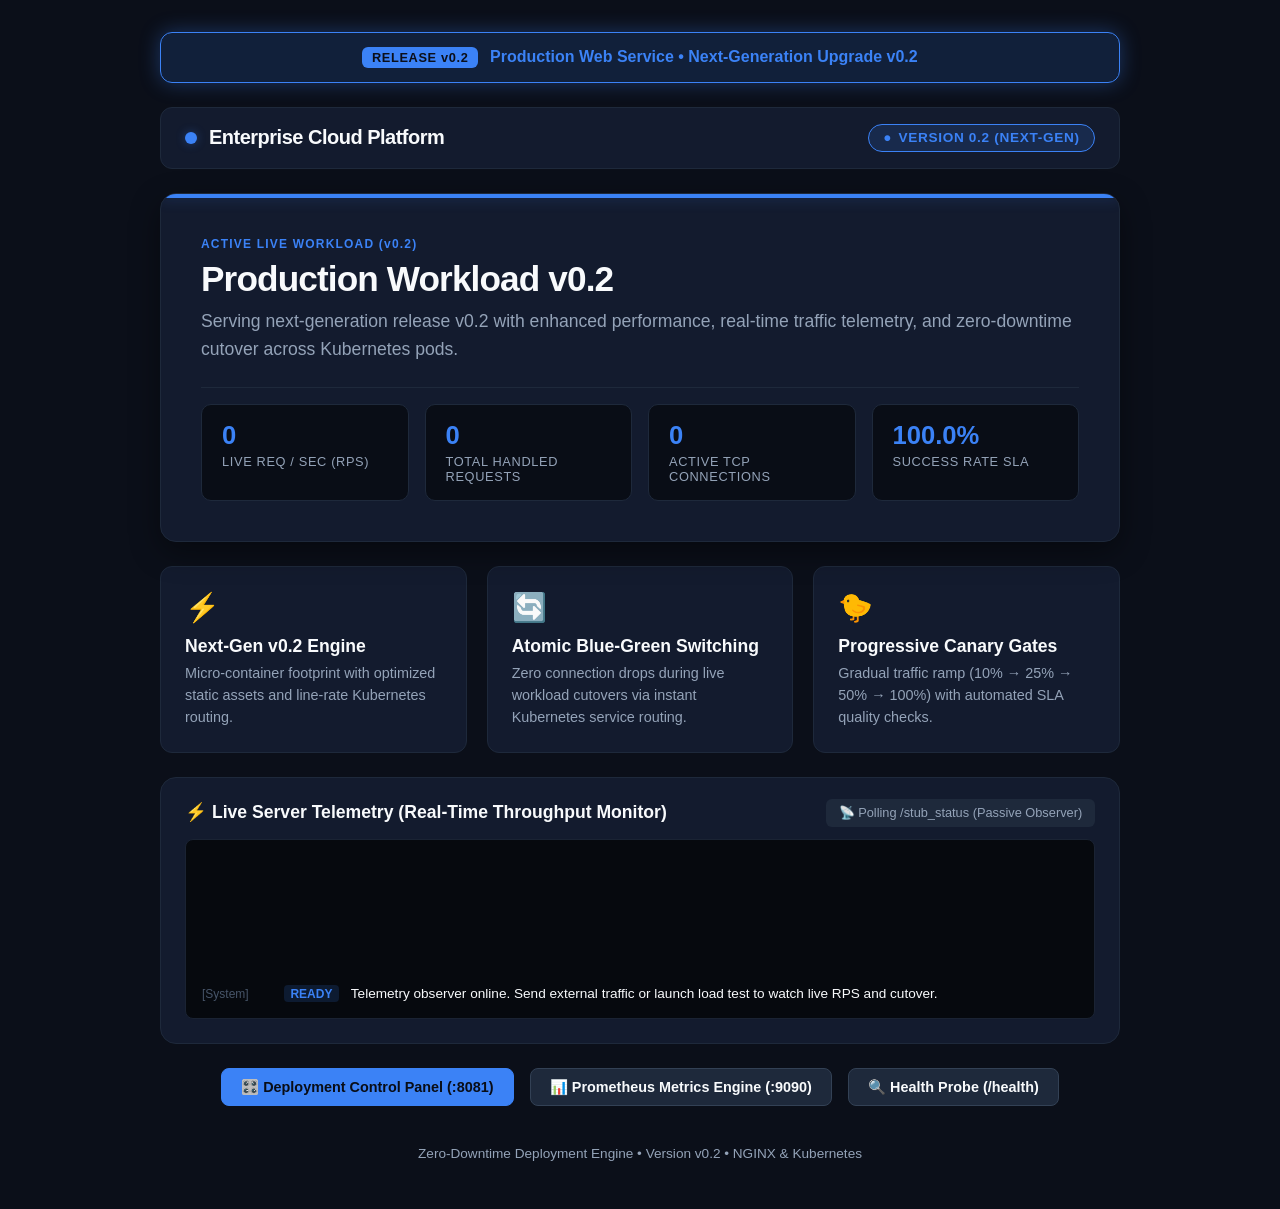
==== app/index.html @ 37e2873d "feat(release): deploy next-generation production release v0.2" ====
<!DOCTYPE html>
<html lang="en">
<head>
  <meta charset="UTF-8">
  <meta name="viewport" content="width=device-width, initial-scale=1.0">
  <title>Production Web Service • v0.2</title>
  <link rel="stylesheet" href="styles.css">
</head>
<body>
  <div class="container">
    <!-- Top Version Release Announcement Banner -->
    <div class="version-banner">
      <span class="badge-tag">RELEASE v0.2</span>
      <span class="banner-text">Production Web Service • Next-Generation Upgrade v0.2</span>
    </div>

    <!-- Navigation Bar -->
    <nav class="navbar">
      <div class="logo">
        <div class="status-dot"></div>
        <span>Enterprise Cloud Platform</span>
      </div>
      <div class="version-pill">
        <span>●</span>
        <span>Version 0.2 (Next-Gen)</span>
      </div>
    </nav>

    <!-- Main Hero Card -->
    <section class="hero-card">
      <div class="hero-header">
        <div class="badge-active">ACTIVE LIVE WORKLOAD (v0.2)</div>
        <h1>Production Workload v0.2</h1>
        <p>
          Serving next-generation release v0.2 with enhanced performance, real-time traffic telemetry, and zero-downtime cutover across Kubernetes pods.
        </p>
      </div>

      <!-- Real-Time Metrics Row (Populated from Live Server Telemetry) -->
      <div class="stats-row">
        <div class="stat-box">
          <div class="stat-num" id="liveRps">0</div>
          <div class="stat-lbl">Live Req / Sec (RPS)</div>
        </div>
        <div class="stat-box">
          <div class="stat-num" id="totalHandled">0</div>
          <div class="stat-lbl">Total Handled Requests</div>
        </div>
        <div class="stat-box">
          <div class="stat-num" id="activeConns">0</div>
          <div class="stat-lbl">Active TCP Connections</div>
        </div>
        <div class="stat-box">
          <div class="stat-num" style="color: var(--primary-color);">100.0%</div>
          <div class="stat-lbl">Success Rate SLA</div>
        </div>
      </div>
    </section>

    <!-- Core Architecture Capabilities -->
    <section class="features-grid">
      <div class="feature-card">
        <div class="feature-icon">⚡</div>
        <div class="feature-title">Next-Gen v0.2 Engine</div>
        <div class="feature-desc">Micro-container footprint with optimized static assets and line-rate Kubernetes routing.</div>
      </div>
      <div class="feature-card">
        <div class="feature-icon">🔄</div>
        <div class="feature-title">Atomic Blue-Green Switching</div>
        <div class="feature-desc">Zero connection drops during live workload cutovers via instant Kubernetes service routing.</div>
      </div>
      <div class="feature-card">
        <div class="feature-icon">🐤</div>
        <div class="feature-title">Progressive Canary Gates</div>
        <div class="feature-desc">Gradual traffic ramp (10% → 25% → 50% → 100%) with automated SLA quality checks.</div>
      </div>
    </section>

    <!-- Real-Time Server Telemetry Terminal (Driven by Real External Load) -->
    <section class="stream-box">
      <div class="stream-top">
        <div class="stream-title">
          <span>⚡ Live Server Telemetry (Real-Time Throughput Monitor)</span>
        </div>
        <div class="stream-controls">
          <span style="font-size:0.8rem; color:var(--text-muted); padding:0.4rem 0.8rem; background:#1e293b; border-radius:6px;">
            📡 Polling /stub_status (Passive Observer)
          </span>
        </div>
      </div>
      <div class="terminal" id="terminal">
        <div class="log-entry">
          <span class="log-time">[System]</span>
          <span class="badge-200">READY</span>
          <span>Telemetry observer online. Send external traffic or launch load test to watch live RPS and cutover.</span>
        </div>
      </div>
    </section>

    <!-- System Links -->
    <section class="links-box">
      <a href="http://13.235.77.90:8081" target="_blank" class="nav-link-btn primary-btn">🎛️ Deployment Control Panel (:8081)</a>
      <a href="http://13.235.77.90:9090" target="_blank" class="nav-link-btn">📊 Prometheus Metrics Engine (:9090)</a>
      <a href="/health" target="_blank" class="nav-link-btn">🔍 Health Probe (/health)</a>
    </section>

    <footer>
      Zero-Downtime Deployment Engine • Version v0.2 • NGINX & Kubernetes
    </footer>
  </div>

  <script>
    let prevRequests = null;
    let prevTime = null;

    async function pollTelemetry() {
      try {
        const res = await fetch('/stub_status');
        if (!res.ok) return;
        const text = await res.text();
        
        const activeMatch = text.match(/Active connections:\s+(\d+)/);
        const reqMatch = text.match(/\s+\d+\s+\d+\s+(\d+)/);

        const activeConns = activeMatch ? parseInt(activeMatch[1], 10) : 0;
        const totalReqs = reqMatch ? parseInt(reqMatch[1], 10) : 0;

        document.getElementById('activeConns').textContent = activeConns.toLocaleString();
        document.getElementById('totalHandled').textContent = totalReqs.toLocaleString();

        const now = performance.now();
        if (prevRequests !== null && prevTime !== null) {
          const deltaReqs = totalReqs - prevRequests;
          const deltaSecs = (now - prevTime) / 1000;
          const rps = deltaSecs > 0 ? Math.max(0, Math.round(deltaReqs / deltaSecs)) : 0;
          document.getElementById('liveRps').textContent = rps.toLocaleString();

          if (deltaReqs > 0) {
            addTelemetryLog(rps, activeConns, totalReqs);
          }
        }

        prevRequests = totalReqs;
        prevTime = now;
      } catch (e) {
        console.error("Telemetry fetch error:", e);
      }
    }

    function addTelemetryLog(rps, conns, total) {
      const term = document.getElementById('terminal');
      const time = new Date().toLocaleTimeString();
      const line = document.createElement('div');
      line.className = 'log-entry';
      line.innerHTML = `
        <span class="log-time">${time}</span>
        <span class="badge-200">${rps > 500 ? '⚡ HIGH LOAD' : '200 OK'}</span>
        <span>Throughput: <strong>${rps.toLocaleString()} req/s</strong> | Active TCP: <strong>${conns}</strong> | Total Processed: <strong>${total.toLocaleString()}</strong></span>
      `;
      term.insertBefore(line, term.firstChild);
      while (term.children.length > 30) term.removeChild(term.lastChild);
    }

    setInterval(pollTelemetry, 1000);
    pollTelemetry();
  </script>
</body>
</html>
---- app/styles.css ----
:root {
  --bg-color: #0b0f19;
  --card-bg: #131b2e;
  --card-border: #1e293b;
  --primary-color: #3b82f6; /* Electric Royal Blue for v0.2 */
  --primary-glow: rgba(59, 130, 246, 0.35);
  --primary-badge-bg: rgba(59, 130, 246, 0.15);
  --text-main: #f8fafc;
  --text-muted: #94a3b8;
}

* {
  box-sizing: border-box;
  margin: 0;
  padding: 0;
  font-family: -apple-system, BlinkMacSystemFont, 'Segoe UI', Roboto, Helvetica, Arial, sans-serif;
}

body {
  background-color: var(--bg-color);
  color: var(--text-main);
  min-height: 100vh;
  display: flex;
  flex-direction: column;
  align-items: center;
  padding: 2rem 1rem;
}

.container {
  max-width: 960px;
  width: 100%;
  display: flex;
  flex-direction: column;
  gap: 1.5rem;
}

.version-banner {
  display: flex;
  align-items: center;
  justify-content: center;
  gap: 0.75rem;
  padding: 0.85rem 1.5rem;
  background: var(--primary-badge-bg);
  border: 1px solid var(--primary-color);
  border-radius: 12px;
  box-shadow: 0 0 20px var(--primary-glow);
  font-weight: 700;
  font-size: 1rem;
}

.badge-tag {
  background: var(--primary-color);
  color: #0b0f19;
  padding: 0.2rem 0.6rem;
  border-radius: 6px;
  font-weight: 800;
  font-size: 0.8rem;
  letter-spacing: 0.05em;
}

.banner-text {
  color: var(--primary-color);
}

.navbar {
  display: flex;
  justify-content: space-between;
  align-items: center;
  padding: 1rem 1.5rem;
  background: var(--card-bg);
  border: 1px solid var(--card-border);
  border-radius: 12px;
}

.logo {
  display: flex;
  align-items: center;
  gap: 0.75rem;
  font-weight: 700;
  font-size: 1.25rem;
  letter-spacing: -0.025em;
}

.status-dot {
  width: 12px;
  height: 12px;
  border-radius: 50%;
  background-color: var(--primary-color);
  box-shadow: 0 0 10px var(--primary-glow);
  animation: pulse 2s infinite;
}

@keyframes pulse {
  0%, 100% { opacity: 1; transform: scale(1); }
  50% { opacity: 0.5; transform: scale(1.15); }
}

.version-pill {
  display: inline-flex;
  align-items: center;
  gap: 0.4rem;
  background: var(--primary-badge-bg);
  color: var(--primary-color);
  border: 1px solid var(--primary-color);
  padding: 0.35rem 0.9rem;
  border-radius: 9999px;
  font-weight: 700;
  font-size: 0.85rem;
  letter-spacing: 0.05em;
  text-transform: uppercase;
}

.hero-card {
  background: var(--card-bg);
  border: 1px solid var(--card-border);
  border-radius: 16px;
  padding: 2.5rem;
  position: relative;
  overflow: hidden;
  box-shadow: 0 10px 30px rgba(0, 0, 0, 0.4);
  display: flex;
  flex-direction: column;
  gap: 1.5rem;
}

.hero-card::before {
  content: '';
  position: absolute;
  top: 0;
  left: 0;
  right: 0;
  height: 4px;
  background: var(--primary-color);
  box-shadow: 0 0 14px var(--primary-glow);
}

.badge-active {
  display: inline-block;
  font-size: 0.75rem;
  font-weight: 800;
  letter-spacing: 0.1em;
  color: var(--primary-color);
  margin-bottom: 0.5rem;
}

.hero-header h1 {
  font-size: 2.2rem;
  font-weight: 800;
  margin-bottom: 0.5rem;
  letter-spacing: -0.025em;
}

.hero-header p {
  color: var(--text-muted);
  font-size: 1.1rem;
  line-height: 1.6;
}

.stats-row {
  display: grid;
  grid-template-columns: repeat(auto-fit, minmax(180px, 1fr));
  gap: 1rem;
  padding-top: 1rem;
  border-top: 1px solid var(--card-border);
}

.stat-box {
  background: #090d16;
  border: 1px solid var(--card-border);
  border-radius: 10px;
  padding: 1rem 1.25rem;
}

.stat-num {
  font-size: 1.6rem;
  font-weight: 800;
  color: var(--primary-color);
  margin-bottom: 0.25rem;
}

.stat-lbl {
  font-size: 0.8rem;
  text-transform: uppercase;
  letter-spacing: 0.05em;
  color: var(--text-muted);
}

.features-grid {
  display: grid;
  grid-template-columns: repeat(auto-fit, minmax(280px, 1fr));
  gap: 1.25rem;
}

.feature-card {
  background: var(--card-bg);
  border: 1px solid var(--card-border);
  border-radius: 12px;
  padding: 1.5rem;
  transition: transform 0.2s ease, border-color 0.2s ease;
}

.feature-card:hover {
  transform: translateY(-2px);
  border-color: var(--primary-color);
}

.feature-icon {
  font-size: 1.75rem;
  margin-bottom: 0.75rem;
}

.feature-title {
  font-size: 1.1rem;
  font-weight: 700;
  color: var(--text-main);
  margin-bottom: 0.4rem;
}

.feature-desc {
  font-size: 0.9rem;
  color: var(--text-muted);
  line-height: 1.5;
}

/* Live Traffic Stream Box */
.stream-box {
  background: var(--card-bg);
  border: 1px solid var(--card-border);
  border-radius: 16px;
  padding: 1.5rem;
  display: flex;
  flex-direction: column;
  gap: 1rem;
}

.stream-top {
  display: flex;
  justify-content: space-between;
  align-items: center;
  flex-wrap: wrap;
  gap: 0.75rem;
}

.stream-title {
  font-weight: 700;
  font-size: 1.1rem;
  display: flex;
  align-items: center;
  gap: 0.5rem;
}

.terminal {
  background: #06090e;
  border: 1px solid #1a2333;
  border-radius: 8px;
  padding: 1rem;
  font-family: 'Courier New', Courier, monospace;
  font-size: 0.85rem;
  height: 180px;
  overflow-y: auto;
  display: flex;
  flex-direction: column-reverse;
  gap: 0.35rem;
}

.log-entry {
  display: flex;
  align-items: center;
  gap: 0.75rem;
}

.log-time {
  color: #475569;
  font-size: 0.75rem;
  min-width: 70px;
}

.badge-200 {
  background: var(--primary-badge-bg);
  color: var(--primary-color);
  padding: 0.1rem 0.4rem;
  border-radius: 4px;
  font-weight: bold;
  font-size: 0.75rem;
}

.links-box {
  display: flex;
  justify-content: center;
  gap: 1rem;
  flex-wrap: wrap;
}

.nav-link-btn {
  text-decoration: none;
  background: #1e293b;
  color: #f8fafc;
  border: 1px solid #334155;
  padding: 0.6rem 1.2rem;
  border-radius: 8px;
  font-weight: 600;
  font-size: 0.9rem;
  transition: all 0.2s;
}

.nav-link-btn:hover {
  background: #334155;
  transform: translateY(-1px);
}

.nav-link-btn.primary-btn {
  background: var(--primary-color);
  color: #090d16;
  border-color: var(--primary-color);
}

footer {
  text-align: center;
  color: var(--text-muted);
  font-size: 0.85rem;
  padding: 1rem 0;
}
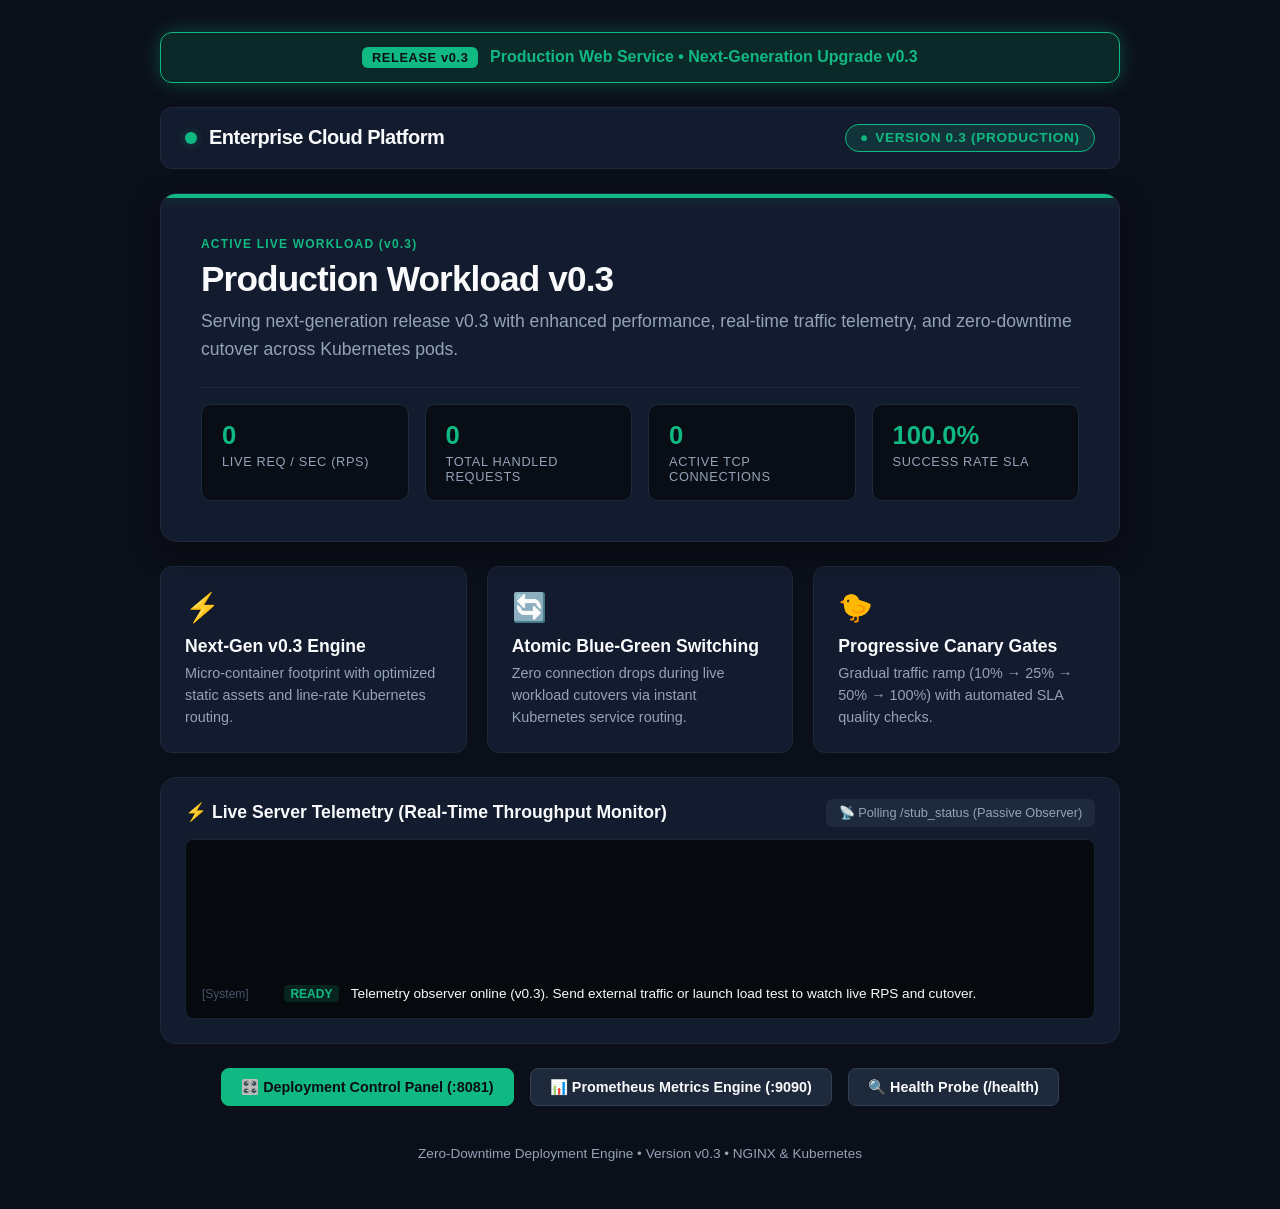
==== commit 8d5f5b51: "feat(ui): update main UI to v0.3" ====
--- a/app/index.html
+++ b/app/index.html
@@ -3,15 +3,15 @@
 <head>
   <meta charset="UTF-8">
   <meta name="viewport" content="width=device-width, initial-scale=1.0">
-  <title>Production Web Service • v0.2</title>
+  <title>Production Web Service • v0.3</title>
   <link rel="stylesheet" href="styles.css">
 </head>
 <body>
   <div class="container">
     <!-- Top Version Release Announcement Banner -->
     <div class="version-banner">
-      <span class="badge-tag">RELEASE v0.2</span>
-      <span class="banner-text">Production Web Service • Next-Generation Upgrade v0.2</span>
+      <span class="badge-tag">RELEASE v0.3</span>
+      <span class="banner-text">Production Web Service • Next-Generation Upgrade v0.3</span>
     </div>
 
     <!-- Navigation Bar -->
@@ -22,17 +22,17 @@
       </div>
       <div class="version-pill">
         <span>●</span>
-        <span>Version 0.2 (Next-Gen)</span>
+        <span>Version 0.3 (Production)</span>
       </div>
     </nav>
 
     <!-- Main Hero Card -->
     <section class="hero-card">
       <div class="hero-header">
-        <div class="badge-active">ACTIVE LIVE WORKLOAD (v0.2)</div>
-        <h1>Production Workload v0.2</h1>
+        <div class="badge-active">ACTIVE LIVE WORKLOAD (v0.3)</div>
+        <h1>Production Workload v0.3</h1>
         <p>
-          Serving next-generation release v0.2 with enhanced performance, real-time traffic telemetry, and zero-downtime cutover across Kubernetes pods.
+          Serving next-generation release v0.3 with enhanced performance, real-time traffic telemetry, and zero-downtime cutover across Kubernetes pods.
         </p>
       </div>
 
@@ -61,7 +61,7 @@
     <section class="features-grid">
       <div class="feature-card">
         <div class="feature-icon">⚡</div>
-        <div class="feature-title">Next-Gen v0.2 Engine</div>
+        <div class="feature-title">Next-Gen v0.3 Engine</div>
         <div class="feature-desc">Micro-container footprint with optimized static assets and line-rate Kubernetes routing.</div>
       </div>
       <div class="feature-card">
@@ -92,7 +92,7 @@
         <div class="log-entry">
           <span class="log-time">[System]</span>
           <span class="badge-200">READY</span>
-          <span>Telemetry observer online. Send external traffic or launch load test to watch live RPS and cutover.</span>
+          <span>Telemetry observer online (v0.3). Send external traffic or launch load test to watch live RPS and cutover.</span>
         </div>
       </div>
     </section>
@@ -105,7 +105,7 @@
     </section>
 
     <footer>
-      Zero-Downtime Deployment Engine • Version v0.2 • NGINX & Kubernetes
+      Zero-Downtime Deployment Engine • Version v0.3 • NGINX & Kubernetes
     </footer>
   </div>
 
--- a/app/styles.css
+++ b/app/styles.css
@@ -2,9 +2,9 @@
   --bg-color: #0b0f19;
   --card-bg: #131b2e;
   --card-border: #1e293b;
-  --primary-color: #3b82f6; /* Electric Royal Blue for v0.2 */
-  --primary-glow: rgba(59, 130, 246, 0.35);
-  --primary-badge-bg: rgba(59, 130, 246, 0.15);
+  --primary-color: #10b981; /* Emerald Green for v0.3 */
+  --primary-glow: rgba(16, 185, 129, 0.35);
+  --primary-badge-bg: rgba(16, 185, 129, 0.15);
   --text-main: #f8fafc;
   --text-muted: #94a3b8;
 }
@@ -13,7 +13,7 @@
   box-sizing: border-box;
   margin: 0;
   padding: 0;
-  font-family: -apple-system, BlinkMacSystemFont, 'Segoe UI', Roboto, Helvetica, Arial, sans-serif;
+  font-family: -apple-system, BlinkMacSystemFont, 'Segoe UI', Roboto, sans-serif;
 }
 
 body {
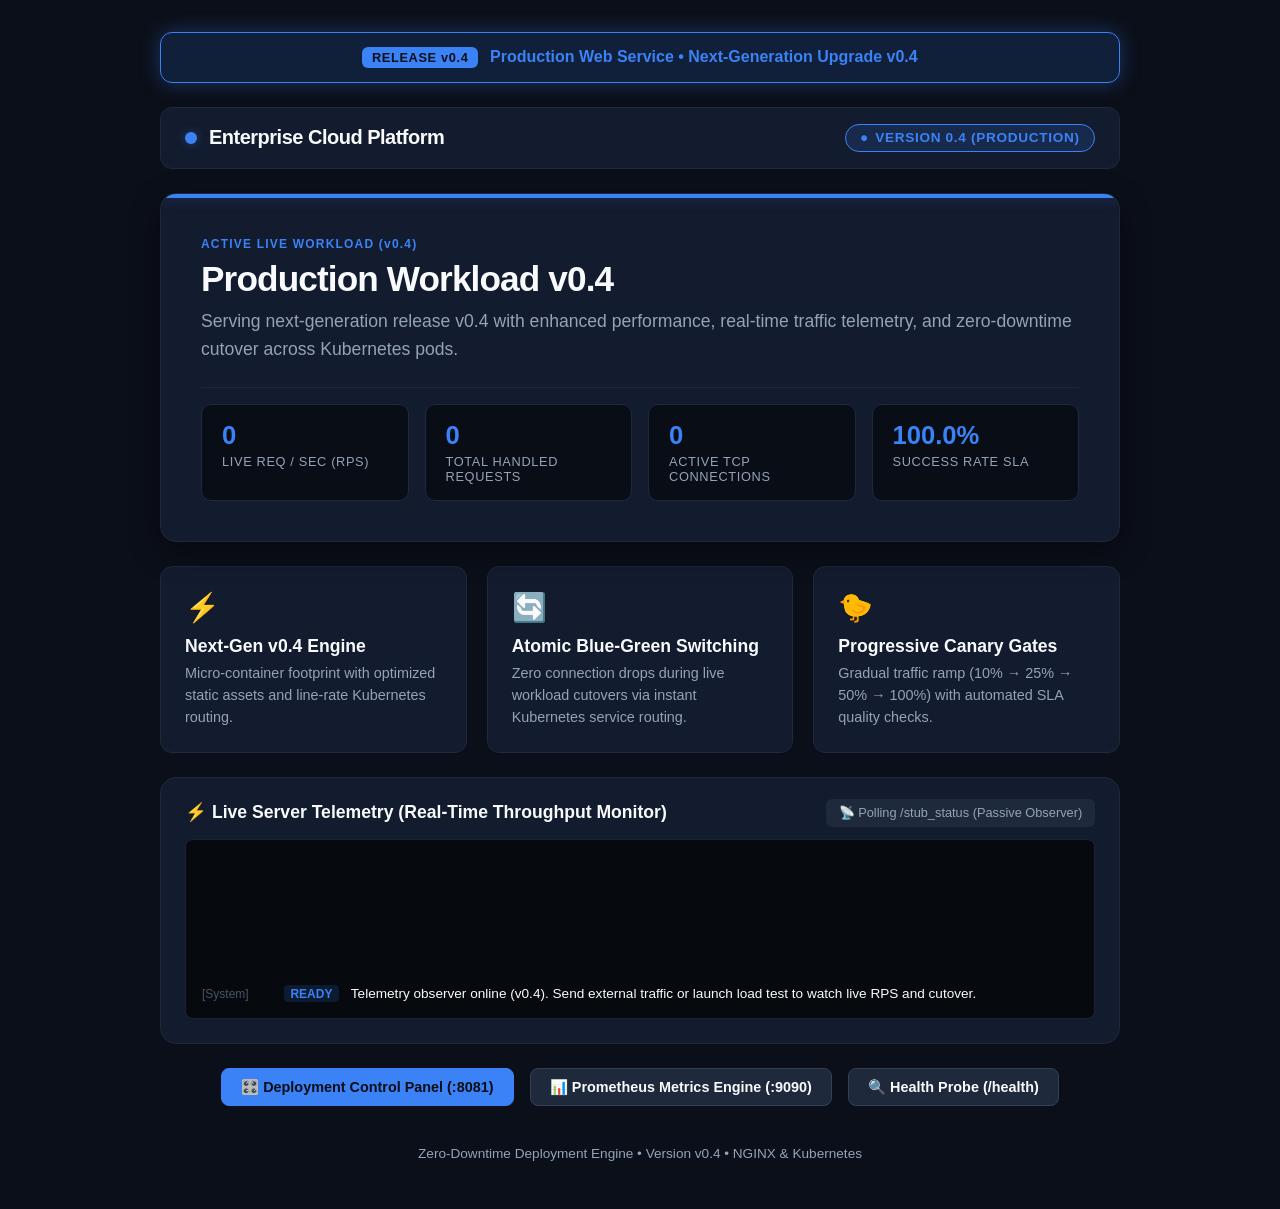
==== commit 1a8eaef0: "feat(release): deploy v0.4 blue theme" ====
--- a/app/index.html
+++ b/app/index.html
@@ -3,15 +3,15 @@
 <head>
   <meta charset="UTF-8">
   <meta name="viewport" content="width=device-width, initial-scale=1.0">
-  <title>Production Web Service • v0.3</title>
+  <title>Production Web Service • v0.4</title>
   <link rel="stylesheet" href="styles.css">
 </head>
 <body>
   <div class="container">
     <!-- Top Version Release Announcement Banner -->
     <div class="version-banner">
-      <span class="badge-tag">RELEASE v0.3</span>
-      <span class="banner-text">Production Web Service • Next-Generation Upgrade v0.3</span>
+      <span class="badge-tag">RELEASE v0.4</span>
+      <span class="banner-text">Production Web Service • Next-Generation Upgrade v0.4</span>
     </div>
 
     <!-- Navigation Bar -->
@@ -22,17 +22,17 @@
       </div>
       <div class="version-pill">
         <span>●</span>
-        <span>Version 0.3 (Production)</span>
+        <span>Version 0.4 (Production)</span>
       </div>
     </nav>
 
     <!-- Main Hero Card -->
     <section class="hero-card">
       <div class="hero-header">
-        <div class="badge-active">ACTIVE LIVE WORKLOAD (v0.3)</div>
-        <h1>Production Workload v0.3</h1>
+        <div class="badge-active">ACTIVE LIVE WORKLOAD (v0.4)</div>
+        <h1>Production Workload v0.4</h1>
         <p>
-          Serving next-generation release v0.3 with enhanced performance, real-time traffic telemetry, and zero-downtime cutover across Kubernetes pods.
+          Serving next-generation release v0.4 with enhanced performance, real-time traffic telemetry, and zero-downtime cutover across Kubernetes pods.
         </p>
       </div>
 
@@ -61,7 +61,7 @@
     <section class="features-grid">
       <div class="feature-card">
         <div class="feature-icon">⚡</div>
-        <div class="feature-title">Next-Gen v0.3 Engine</div>
+        <div class="feature-title">Next-Gen v0.4 Engine</div>
         <div class="feature-desc">Micro-container footprint with optimized static assets and line-rate Kubernetes routing.</div>
       </div>
       <div class="feature-card">
@@ -92,7 +92,7 @@
         <div class="log-entry">
           <span class="log-time">[System]</span>
           <span class="badge-200">READY</span>
-          <span>Telemetry observer online (v0.3). Send external traffic or launch load test to watch live RPS and cutover.</span>
+          <span>Telemetry observer online (v0.4). Send external traffic or launch load test to watch live RPS and cutover.</span>
         </div>
       </div>
     </section>
@@ -105,7 +105,7 @@
     </section>
 
     <footer>
-      Zero-Downtime Deployment Engine • Version v0.3 • NGINX & Kubernetes
+      Zero-Downtime Deployment Engine • Version v0.4 • NGINX & Kubernetes
     </footer>
   </div>
 
--- a/app/styles.css
+++ b/app/styles.css
@@ -2,9 +2,9 @@
   --bg-color: #0b0f19;
   --card-bg: #131b2e;
   --card-border: #1e293b;
-  --primary-color: #10b981; /* Emerald Green for v0.3 */
-  --primary-glow: rgba(16, 185, 129, 0.35);
-  --primary-badge-bg: rgba(16, 185, 129, 0.15);
+  --primary-color: #3b82f6; /* Electric Royal Blue for v0.4 */
+  --primary-glow: rgba(59, 130, 246, 0.35);
+  --primary-badge-bg: rgba(59, 130, 246, 0.15);
   --text-main: #f8fafc;
   --text-muted: #94a3b8;
 }
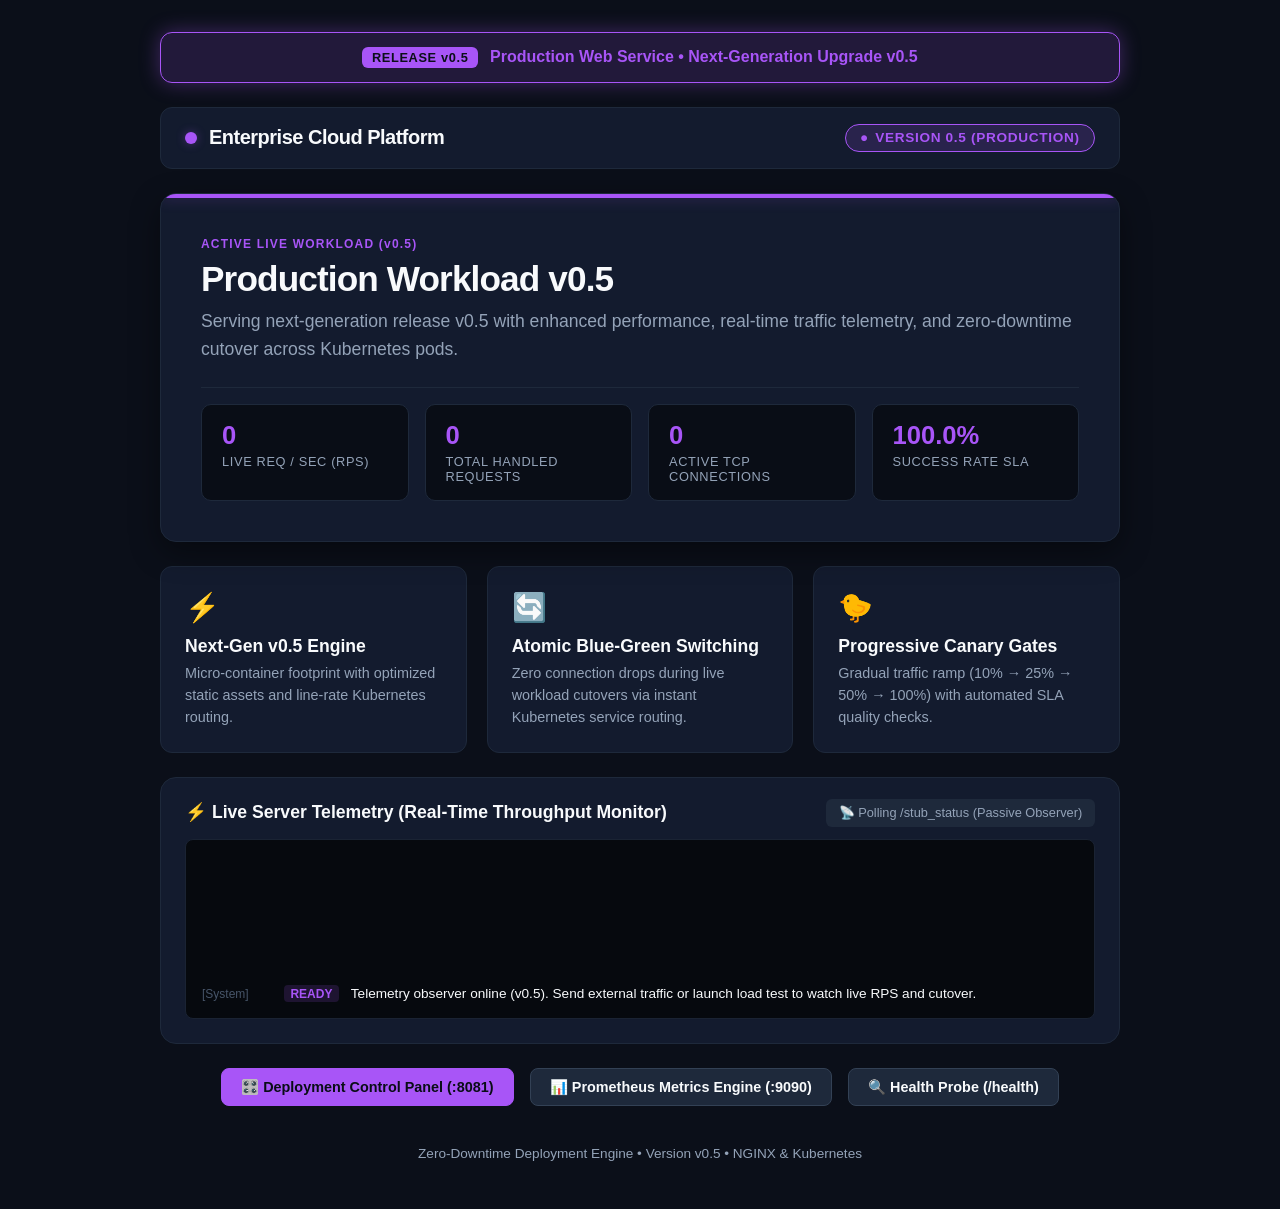
==== commit 4be04574: "feat(release): deploy v0.5 violet theme" ====
--- a/app/index.html
+++ b/app/index.html
@@ -3,15 +3,15 @@
 <head>
   <meta charset="UTF-8">
   <meta name="viewport" content="width=device-width, initial-scale=1.0">
-  <title>Production Web Service • v0.4</title>
+  <title>Production Web Service • v0.5</title>
   <link rel="stylesheet" href="styles.css">
 </head>
 <body>
   <div class="container">
     <!-- Top Version Release Announcement Banner -->
     <div class="version-banner">
-      <span class="badge-tag">RELEASE v0.4</span>
-      <span class="banner-text">Production Web Service • Next-Generation Upgrade v0.4</span>
+      <span class="badge-tag">RELEASE v0.5</span>
+      <span class="banner-text">Production Web Service • Next-Generation Upgrade v0.5</span>
     </div>
 
     <!-- Navigation Bar -->
@@ -22,17 +22,17 @@
       </div>
       <div class="version-pill">
         <span>●</span>
-        <span>Version 0.4 (Production)</span>
+        <span>Version 0.5 (Production)</span>
       </div>
     </nav>
 
     <!-- Main Hero Card -->
     <section class="hero-card">
       <div class="hero-header">
-        <div class="badge-active">ACTIVE LIVE WORKLOAD (v0.4)</div>
-        <h1>Production Workload v0.4</h1>
+        <div class="badge-active">ACTIVE LIVE WORKLOAD (v0.5)</div>
+        <h1>Production Workload v0.5</h1>
         <p>
-          Serving next-generation release v0.4 with enhanced performance, real-time traffic telemetry, and zero-downtime cutover across Kubernetes pods.
+          Serving next-generation release v0.5 with enhanced performance, real-time traffic telemetry, and zero-downtime cutover across Kubernetes pods.
         </p>
       </div>
 
@@ -61,7 +61,7 @@
     <section class="features-grid">
       <div class="feature-card">
         <div class="feature-icon">⚡</div>
-        <div class="feature-title">Next-Gen v0.4 Engine</div>
+        <div class="feature-title">Next-Gen v0.5 Engine</div>
         <div class="feature-desc">Micro-container footprint with optimized static assets and line-rate Kubernetes routing.</div>
       </div>
       <div class="feature-card">
@@ -92,7 +92,7 @@
         <div class="log-entry">
           <span class="log-time">[System]</span>
           <span class="badge-200">READY</span>
-          <span>Telemetry observer online (v0.4). Send external traffic or launch load test to watch live RPS and cutover.</span>
+          <span>Telemetry observer online (v0.5). Send external traffic or launch load test to watch live RPS and cutover.</span>
         </div>
       </div>
     </section>
@@ -105,7 +105,7 @@
     </section>
 
     <footer>
-      Zero-Downtime Deployment Engine • Version v0.4 • NGINX & Kubernetes
+      Zero-Downtime Deployment Engine • Version v0.5 • NGINX & Kubernetes
     </footer>
   </div>
 
--- a/app/styles.css
+++ b/app/styles.css
@@ -2,9 +2,9 @@
   --bg-color: #0b0f19;
   --card-bg: #131b2e;
   --card-border: #1e293b;
-  --primary-color: #3b82f6; /* Electric Royal Blue for v0.4 */
-  --primary-glow: rgba(59, 130, 246, 0.35);
-  --primary-badge-bg: rgba(59, 130, 246, 0.15);
+  --primary-color: #a855f7; /* Electric Violet for v0.5 */
+  --primary-glow: rgba(168, 85, 247, 0.35);
+  --primary-badge-bg: rgba(168, 85, 247, 0.15);
   --text-main: #f8fafc;
   --text-muted: #94a3b8;
 }
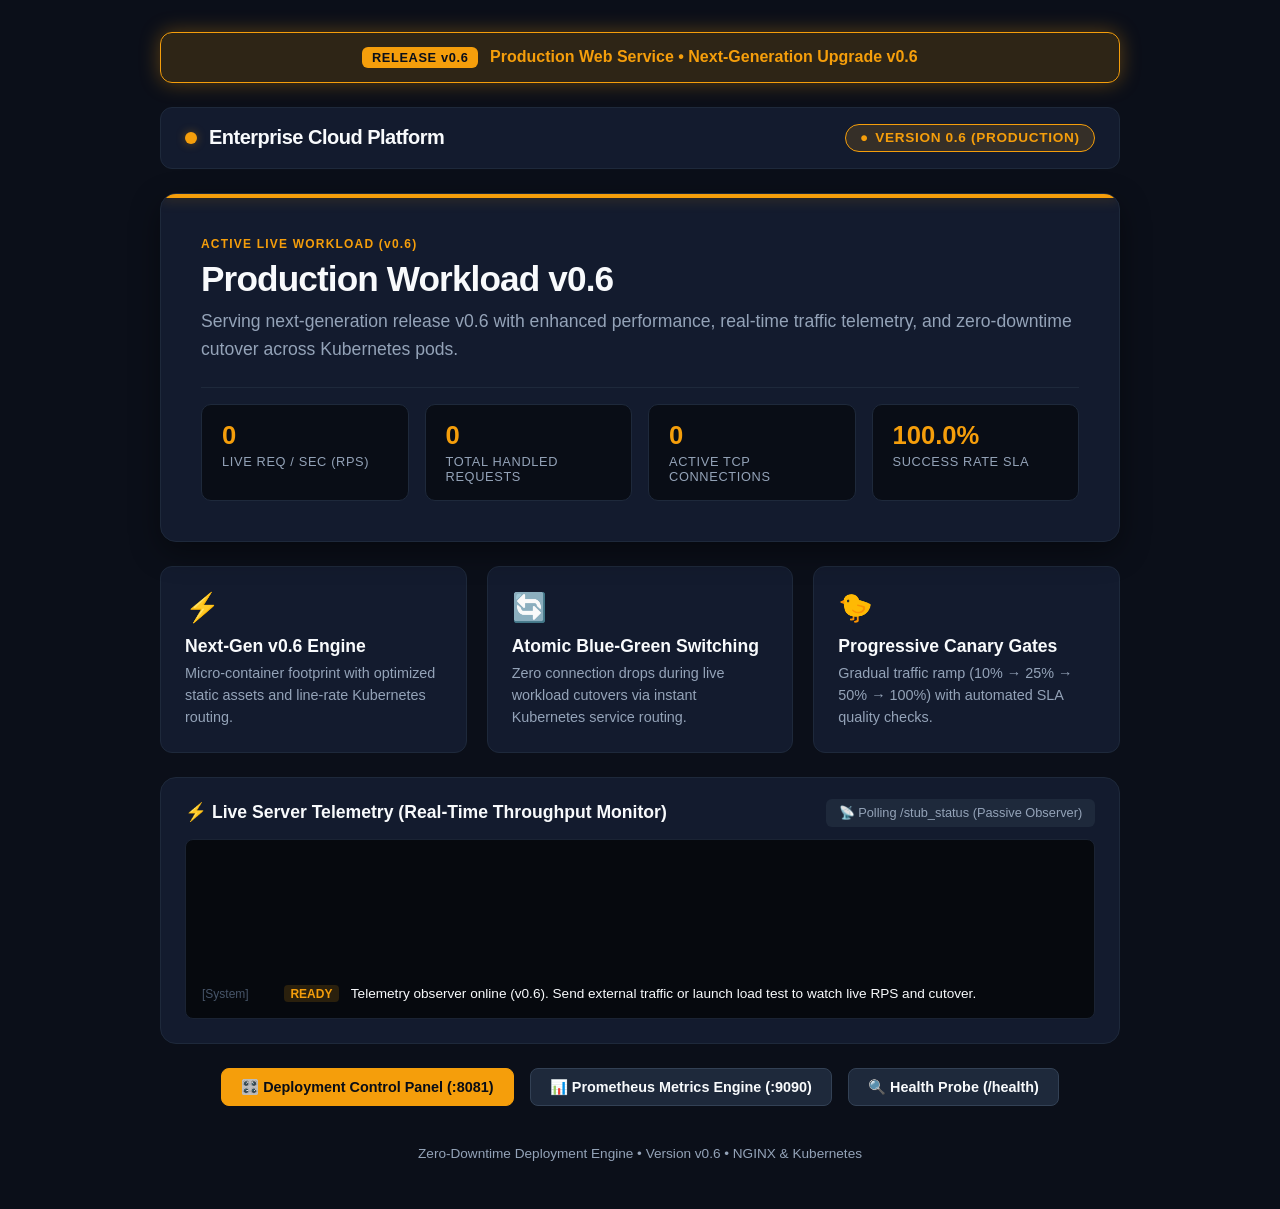
==== commit fe7673e5: "feat(release): deploy v0.6 amber orange theme" ====
--- a/app/index.html
+++ b/app/index.html
@@ -3,15 +3,15 @@
 <head>
   <meta charset="UTF-8">
   <meta name="viewport" content="width=device-width, initial-scale=1.0">
-  <title>Production Web Service • v0.5</title>
+  <title>Production Web Service • v0.6</title>
   <link rel="stylesheet" href="styles.css">
 </head>
 <body>
   <div class="container">
     <!-- Top Version Release Announcement Banner -->
     <div class="version-banner">
-      <span class="badge-tag">RELEASE v0.5</span>
-      <span class="banner-text">Production Web Service • Next-Generation Upgrade v0.5</span>
+      <span class="badge-tag">RELEASE v0.6</span>
+      <span class="banner-text">Production Web Service • Next-Generation Upgrade v0.6</span>
     </div>
 
     <!-- Navigation Bar -->
@@ -22,17 +22,17 @@
       </div>
       <div class="version-pill">
         <span>●</span>
-        <span>Version 0.5 (Production)</span>
+        <span>Version 0.6 (Production)</span>
       </div>
     </nav>
 
     <!-- Main Hero Card -->
     <section class="hero-card">
       <div class="hero-header">
-        <div class="badge-active">ACTIVE LIVE WORKLOAD (v0.5)</div>
-        <h1>Production Workload v0.5</h1>
+        <div class="badge-active">ACTIVE LIVE WORKLOAD (v0.6)</div>
+        <h1>Production Workload v0.6</h1>
         <p>
-          Serving next-generation release v0.5 with enhanced performance, real-time traffic telemetry, and zero-downtime cutover across Kubernetes pods.
+          Serving next-generation release v0.6 with enhanced performance, real-time traffic telemetry, and zero-downtime cutover across Kubernetes pods.
         </p>
       </div>
 
@@ -61,7 +61,7 @@
     <section class="features-grid">
       <div class="feature-card">
         <div class="feature-icon">⚡</div>
-        <div class="feature-title">Next-Gen v0.5 Engine</div>
+        <div class="feature-title">Next-Gen v0.6 Engine</div>
         <div class="feature-desc">Micro-container footprint with optimized static assets and line-rate Kubernetes routing.</div>
       </div>
       <div class="feature-card">
@@ -92,7 +92,7 @@
         <div class="log-entry">
           <span class="log-time">[System]</span>
           <span class="badge-200">READY</span>
-          <span>Telemetry observer online (v0.5). Send external traffic or launch load test to watch live RPS and cutover.</span>
+          <span>Telemetry observer online (v0.6). Send external traffic or launch load test to watch live RPS and cutover.</span>
         </div>
       </div>
     </section>
@@ -105,7 +105,7 @@
     </section>
 
     <footer>
-      Zero-Downtime Deployment Engine • Version v0.5 • NGINX & Kubernetes
+      Zero-Downtime Deployment Engine • Version v0.6 • NGINX & Kubernetes
     </footer>
   </div>
 
--- a/app/styles.css
+++ b/app/styles.css
@@ -2,9 +2,9 @@
   --bg-color: #0b0f19;
   --card-bg: #131b2e;
   --card-border: #1e293b;
-  --primary-color: #a855f7; /* Electric Violet for v0.5 */
-  --primary-glow: rgba(168, 85, 247, 0.35);
-  --primary-badge-bg: rgba(168, 85, 247, 0.15);
+  --primary-color: #f59e0b; /* Amber Orange for v0.6 */
+  --primary-glow: rgba(245, 158, 11, 0.35);
+  --primary-badge-bg: rgba(245, 158, 11, 0.15);
   --text-main: #f8fafc;
   --text-muted: #94a3b8;
 }
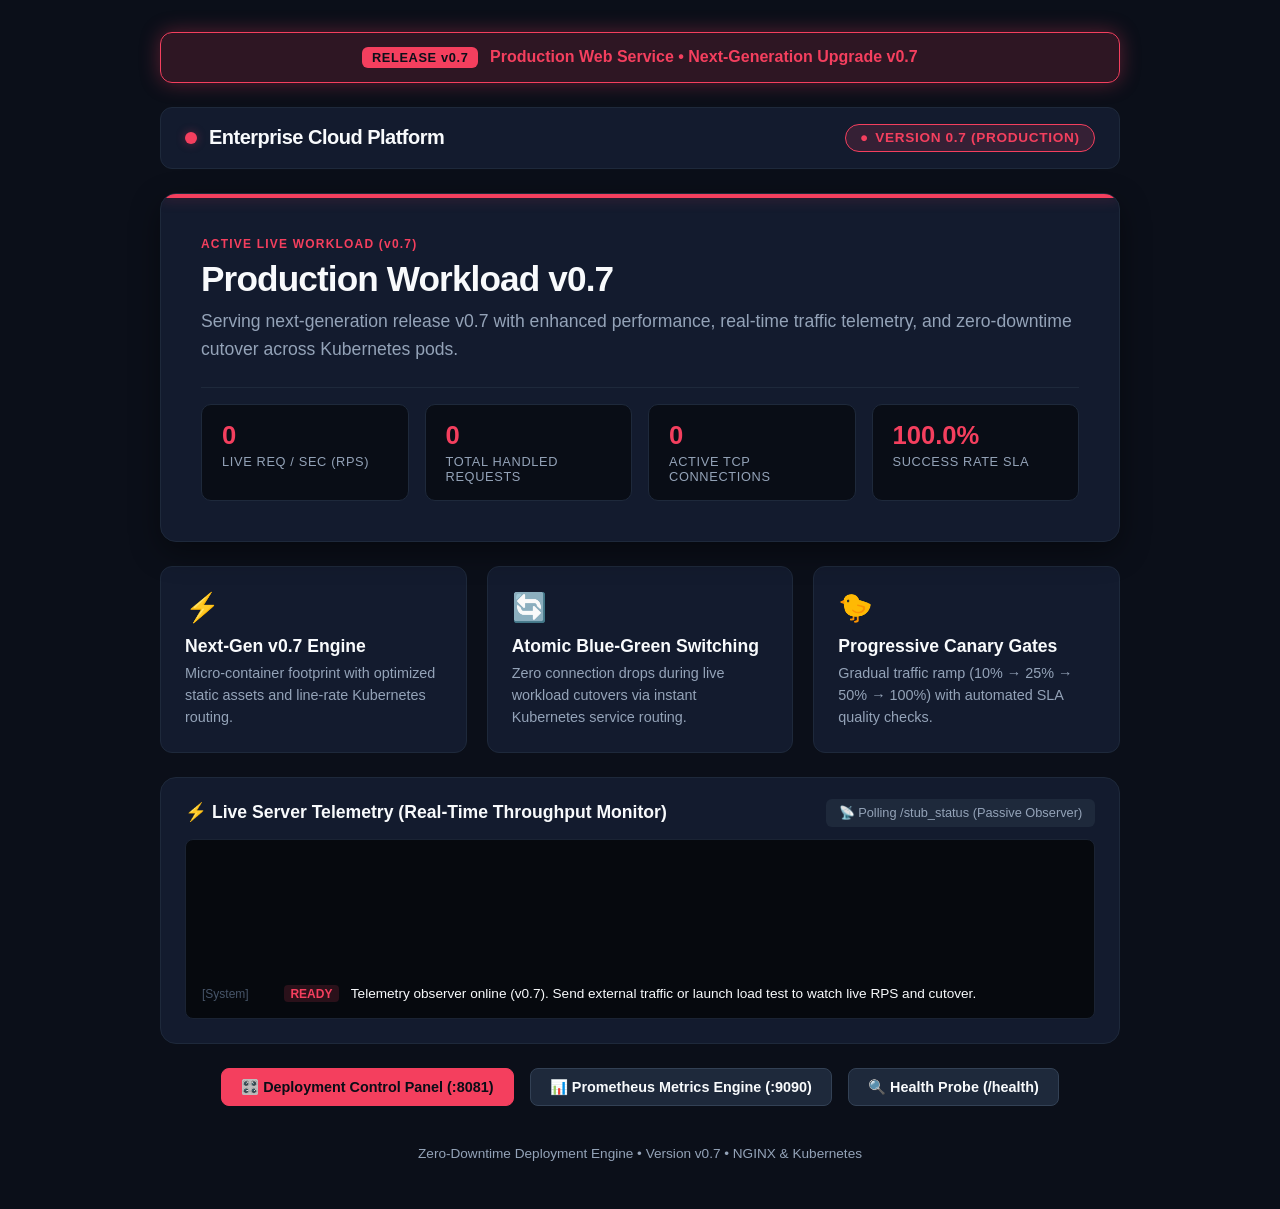
==== commit 632f5ac6: "feat(release): deploy v0.7 crimson rose theme" ====
--- a/app/index.html
+++ b/app/index.html
@@ -3,15 +3,15 @@
 <head>
   <meta charset="UTF-8">
   <meta name="viewport" content="width=device-width, initial-scale=1.0">
-  <title>Production Web Service • v0.6</title>
+  <title>Production Web Service • v0.7</title>
   <link rel="stylesheet" href="styles.css">
 </head>
 <body>
   <div class="container">
     <!-- Top Version Release Announcement Banner -->
     <div class="version-banner">
-      <span class="badge-tag">RELEASE v0.6</span>
-      <span class="banner-text">Production Web Service • Next-Generation Upgrade v0.6</span>
+      <span class="badge-tag">RELEASE v0.7</span>
+      <span class="banner-text">Production Web Service • Next-Generation Upgrade v0.7</span>
     </div>
 
     <!-- Navigation Bar -->
@@ -22,17 +22,17 @@
       </div>
       <div class="version-pill">
         <span>●</span>
-        <span>Version 0.6 (Production)</span>
+        <span>Version 0.7 (Production)</span>
       </div>
     </nav>
 
     <!-- Main Hero Card -->
     <section class="hero-card">
       <div class="hero-header">
-        <div class="badge-active">ACTIVE LIVE WORKLOAD (v0.6)</div>
-        <h1>Production Workload v0.6</h1>
+        <div class="badge-active">ACTIVE LIVE WORKLOAD (v0.7)</div>
+        <h1>Production Workload v0.7</h1>
         <p>
-          Serving next-generation release v0.6 with enhanced performance, real-time traffic telemetry, and zero-downtime cutover across Kubernetes pods.
+          Serving next-generation release v0.7 with enhanced performance, real-time traffic telemetry, and zero-downtime cutover across Kubernetes pods.
         </p>
       </div>
 
@@ -61,7 +61,7 @@
     <section class="features-grid">
       <div class="feature-card">
         <div class="feature-icon">⚡</div>
-        <div class="feature-title">Next-Gen v0.6 Engine</div>
+        <div class="feature-title">Next-Gen v0.7 Engine</div>
         <div class="feature-desc">Micro-container footprint with optimized static assets and line-rate Kubernetes routing.</div>
       </div>
       <div class="feature-card">
@@ -92,7 +92,7 @@
         <div class="log-entry">
           <span class="log-time">[System]</span>
           <span class="badge-200">READY</span>
-          <span>Telemetry observer online (v0.6). Send external traffic or launch load test to watch live RPS and cutover.</span>
+          <span>Telemetry observer online (v0.7). Send external traffic or launch load test to watch live RPS and cutover.</span>
         </div>
       </div>
     </section>
@@ -105,7 +105,7 @@
     </section>
 
     <footer>
-      Zero-Downtime Deployment Engine • Version v0.6 • NGINX & Kubernetes
+      Zero-Downtime Deployment Engine • Version v0.7 • NGINX & Kubernetes
     </footer>
   </div>
 
--- a/app/styles.css
+++ b/app/styles.css
@@ -2,9 +2,9 @@
   --bg-color: #0b0f19;
   --card-bg: #131b2e;
   --card-border: #1e293b;
-  --primary-color: #f59e0b; /* Amber Orange for v0.6 */
-  --primary-glow: rgba(245, 158, 11, 0.35);
-  --primary-badge-bg: rgba(245, 158, 11, 0.15);
+  --primary-color: #f43f5e; /* Crimson Rose for v0.7 */
+  --primary-glow: rgba(244, 63, 94, 0.35);
+  --primary-badge-bg: rgba(244, 63, 94, 0.15);
   --text-main: #f8fafc;
   --text-muted: #94a3b8;
 }
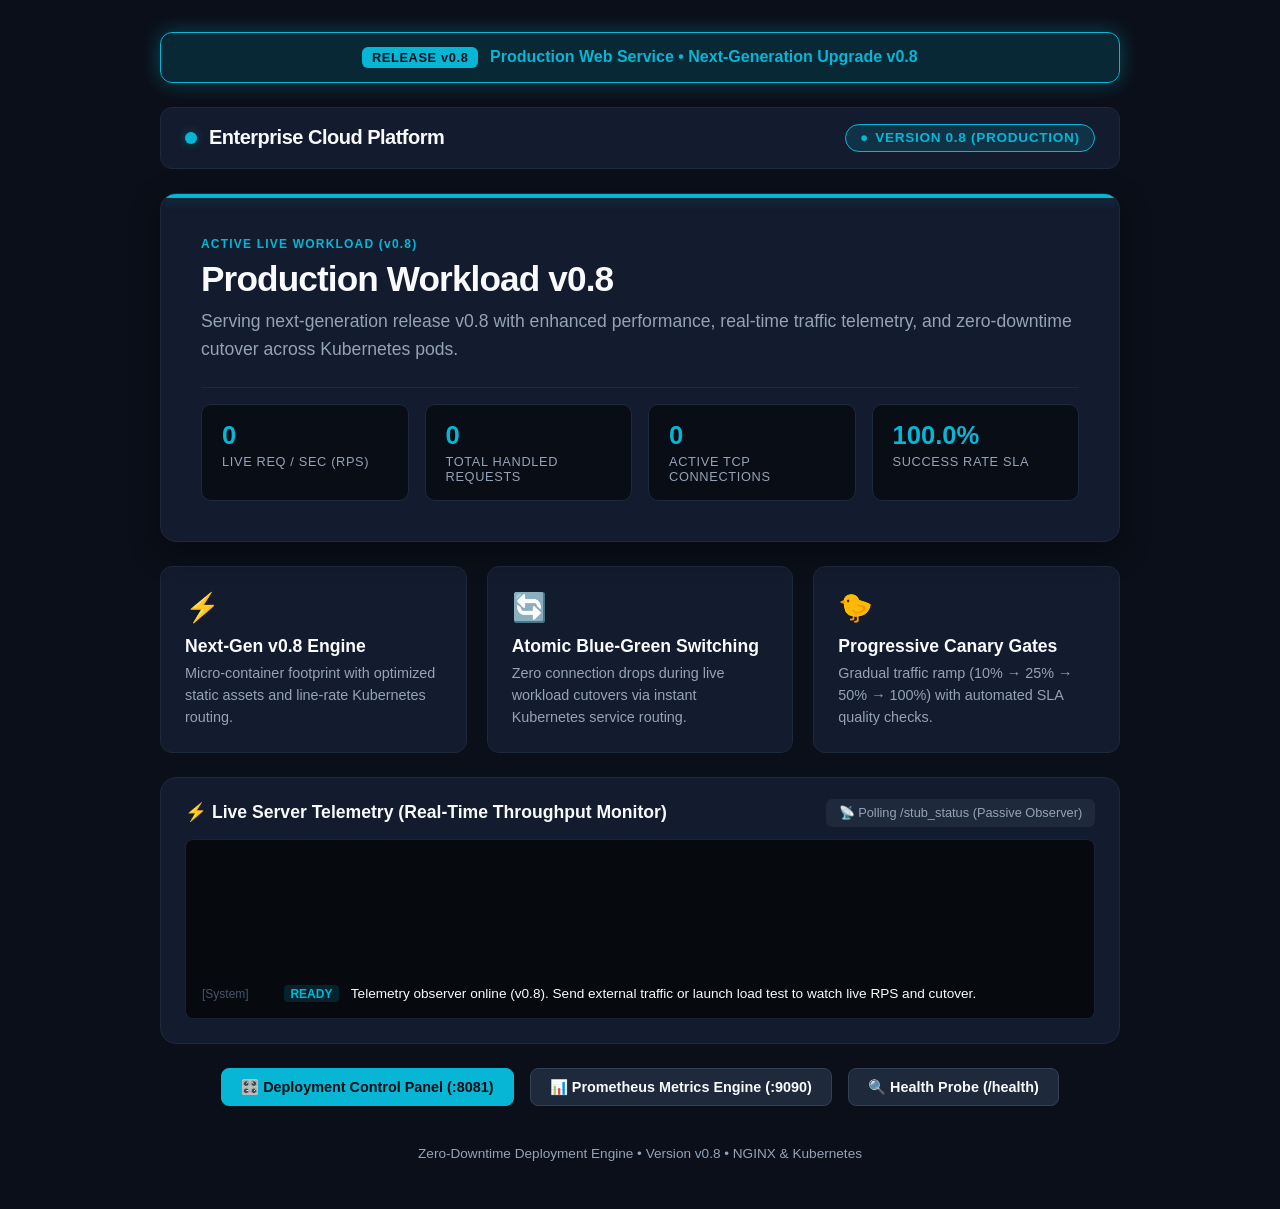
==== commit 4525d6c0: "feat(release): deploy v0.8 electric neon cyan theme" ====
--- a/app/index.html
+++ b/app/index.html
@@ -3,15 +3,15 @@
 <head>
   <meta charset="UTF-8">
   <meta name="viewport" content="width=device-width, initial-scale=1.0">
-  <title>Production Web Service • v0.7</title>
+  <title>Production Web Service • v0.8</title>
   <link rel="stylesheet" href="styles.css">
 </head>
 <body>
   <div class="container">
     <!-- Top Version Release Announcement Banner -->
     <div class="version-banner">
-      <span class="badge-tag">RELEASE v0.7</span>
-      <span class="banner-text">Production Web Service • Next-Generation Upgrade v0.7</span>
+      <span class="badge-tag">RELEASE v0.8</span>
+      <span class="banner-text">Production Web Service • Next-Generation Upgrade v0.8</span>
     </div>
 
     <!-- Navigation Bar -->
@@ -22,17 +22,17 @@
       </div>
       <div class="version-pill">
         <span>●</span>
-        <span>Version 0.7 (Production)</span>
+        <span>Version 0.8 (Production)</span>
       </div>
     </nav>
 
     <!-- Main Hero Card -->
     <section class="hero-card">
       <div class="hero-header">
-        <div class="badge-active">ACTIVE LIVE WORKLOAD (v0.7)</div>
-        <h1>Production Workload v0.7</h1>
+        <div class="badge-active">ACTIVE LIVE WORKLOAD (v0.8)</div>
+        <h1>Production Workload v0.8</h1>
         <p>
-          Serving next-generation release v0.7 with enhanced performance, real-time traffic telemetry, and zero-downtime cutover across Kubernetes pods.
+          Serving next-generation release v0.8 with enhanced performance, real-time traffic telemetry, and zero-downtime cutover across Kubernetes pods.
         </p>
       </div>
 
@@ -61,7 +61,7 @@
     <section class="features-grid">
       <div class="feature-card">
         <div class="feature-icon">⚡</div>
-        <div class="feature-title">Next-Gen v0.7 Engine</div>
+        <div class="feature-title">Next-Gen v0.8 Engine</div>
         <div class="feature-desc">Micro-container footprint with optimized static assets and line-rate Kubernetes routing.</div>
       </div>
       <div class="feature-card">
@@ -92,7 +92,7 @@
         <div class="log-entry">
           <span class="log-time">[System]</span>
           <span class="badge-200">READY</span>
-          <span>Telemetry observer online (v0.7). Send external traffic or launch load test to watch live RPS and cutover.</span>
+          <span>Telemetry observer online (v0.8). Send external traffic or launch load test to watch live RPS and cutover.</span>
         </div>
       </div>
     </section>
@@ -105,7 +105,7 @@
     </section>
 
     <footer>
-      Zero-Downtime Deployment Engine • Version v0.7 • NGINX & Kubernetes
+      Zero-Downtime Deployment Engine • Version v0.8 • NGINX & Kubernetes
     </footer>
   </div>
 
--- a/app/styles.css
+++ b/app/styles.css
@@ -2,9 +2,9 @@
   --bg-color: #0b0f19;
   --card-bg: #131b2e;
   --card-border: #1e293b;
-  --primary-color: #f43f5e; /* Crimson Rose for v0.7 */
-  --primary-glow: rgba(244, 63, 94, 0.35);
-  --primary-badge-bg: rgba(244, 63, 94, 0.15);
+  --primary-color: #06b6d4; /* Electric Cyan for v0.8 */
+  --primary-glow: rgba(6, 182, 212, 0.35);
+  --primary-badge-bg: rgba(6, 182, 212, 0.15);
   --text-main: #f8fafc;
   --text-muted: #94a3b8;
 }
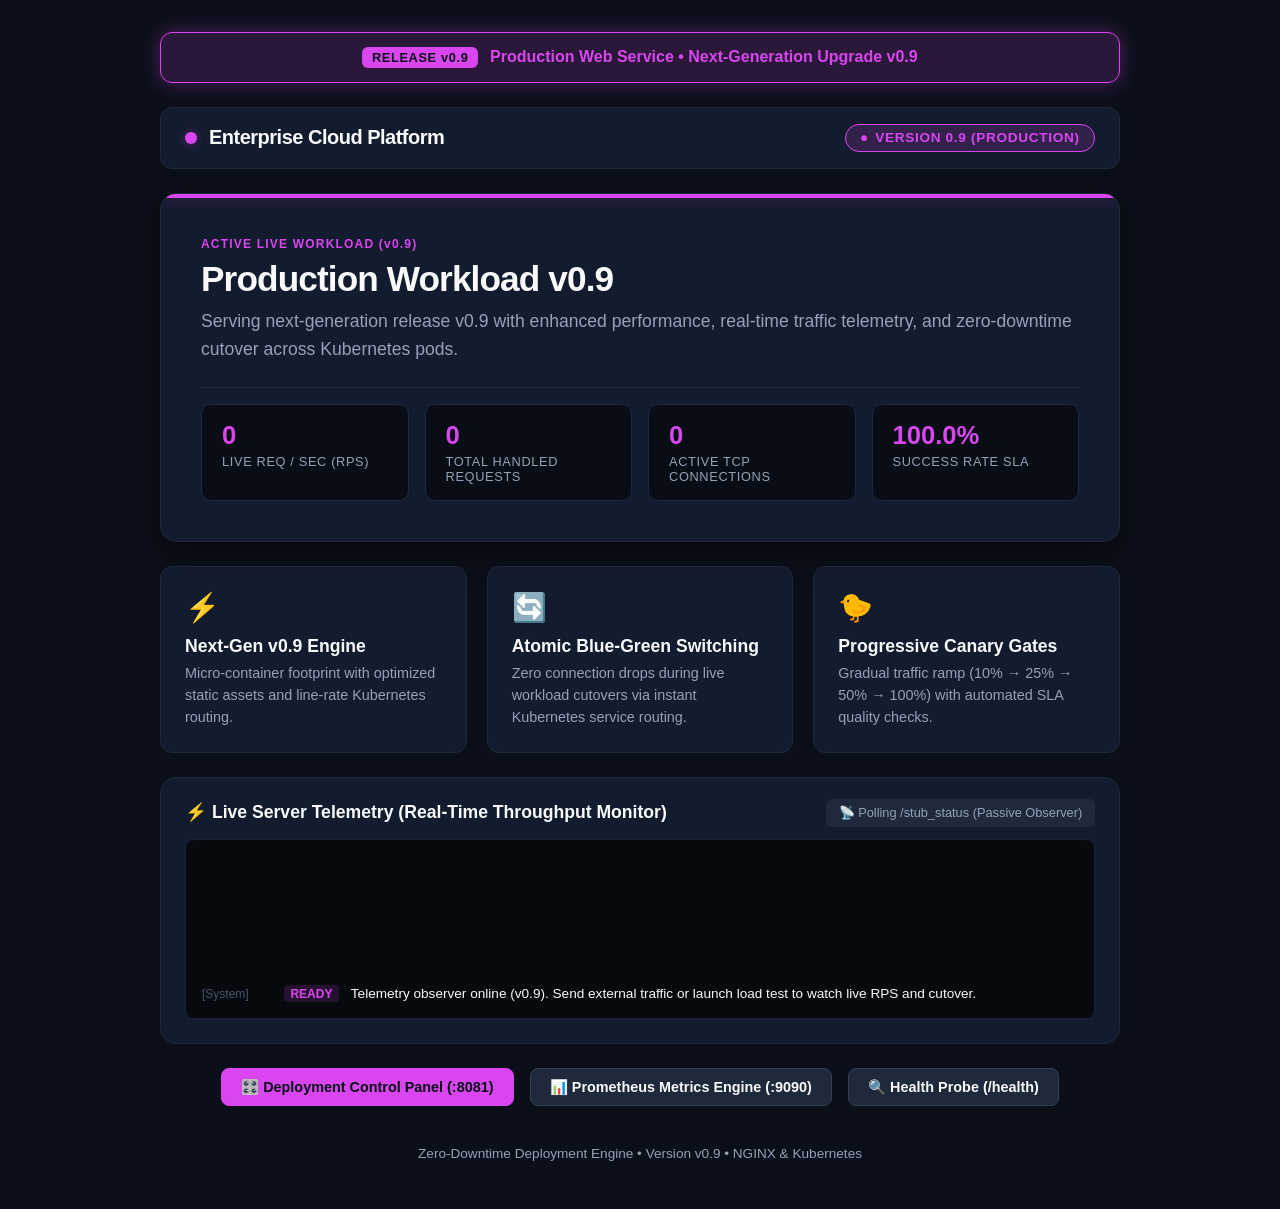
==== commit bb5e964f: "feat(release): deploy v0.9 neon fuchsia theme" ====
--- a/app/index.html
+++ b/app/index.html
@@ -3,15 +3,15 @@
 <head>
   <meta charset="UTF-8">
   <meta name="viewport" content="width=device-width, initial-scale=1.0">
-  <title>Production Web Service • v0.8</title>
+  <title>Production Web Service • v0.9</title>
   <link rel="stylesheet" href="styles.css">
 </head>
 <body>
   <div class="container">
     <!-- Top Version Release Announcement Banner -->
     <div class="version-banner">
-      <span class="badge-tag">RELEASE v0.8</span>
-      <span class="banner-text">Production Web Service • Next-Generation Upgrade v0.8</span>
+      <span class="badge-tag">RELEASE v0.9</span>
+      <span class="banner-text">Production Web Service • Next-Generation Upgrade v0.9</span>
     </div>
 
     <!-- Navigation Bar -->
@@ -22,17 +22,17 @@
       </div>
       <div class="version-pill">
         <span>●</span>
-        <span>Version 0.8 (Production)</span>
+        <span>Version 0.9 (Production)</span>
       </div>
     </nav>
 
     <!-- Main Hero Card -->
     <section class="hero-card">
       <div class="hero-header">
-        <div class="badge-active">ACTIVE LIVE WORKLOAD (v0.8)</div>
-        <h1>Production Workload v0.8</h1>
+        <div class="badge-active">ACTIVE LIVE WORKLOAD (v0.9)</div>
+        <h1>Production Workload v0.9</h1>
         <p>
-          Serving next-generation release v0.8 with enhanced performance, real-time traffic telemetry, and zero-downtime cutover across Kubernetes pods.
+          Serving next-generation release v0.9 with enhanced performance, real-time traffic telemetry, and zero-downtime cutover across Kubernetes pods.
         </p>
       </div>
 
@@ -61,7 +61,7 @@
     <section class="features-grid">
       <div class="feature-card">
         <div class="feature-icon">⚡</div>
-        <div class="feature-title">Next-Gen v0.8 Engine</div>
+        <div class="feature-title">Next-Gen v0.9 Engine</div>
         <div class="feature-desc">Micro-container footprint with optimized static assets and line-rate Kubernetes routing.</div>
       </div>
       <div class="feature-card">
@@ -92,7 +92,7 @@
         <div class="log-entry">
           <span class="log-time">[System]</span>
           <span class="badge-200">READY</span>
-          <span>Telemetry observer online (v0.8). Send external traffic or launch load test to watch live RPS and cutover.</span>
+          <span>Telemetry observer online (v0.9). Send external traffic or launch load test to watch live RPS and cutover.</span>
         </div>
       </div>
     </section>
@@ -105,7 +105,7 @@
     </section>
 
     <footer>
-      Zero-Downtime Deployment Engine • Version v0.8 • NGINX & Kubernetes
+      Zero-Downtime Deployment Engine • Version v0.9 • NGINX & Kubernetes
     </footer>
   </div>
 
--- a/app/styles.css
+++ b/app/styles.css
@@ -2,9 +2,9 @@
   --bg-color: #0b0f19;
   --card-bg: #131b2e;
   --card-border: #1e293b;
-  --primary-color: #06b6d4; /* Electric Cyan for v0.8 */
-  --primary-glow: rgba(6, 182, 212, 0.35);
-  --primary-badge-bg: rgba(6, 182, 212, 0.15);
+  --primary-color: #d946ef; /* Neon Fuchsia for v0.9 */
+  --primary-glow: rgba(217, 70, 239, 0.35);
+  --primary-badge-bg: rgba(217, 70, 239, 0.15);
   --text-main: #f8fafc;
   --text-muted: #94a3b8;
 }
